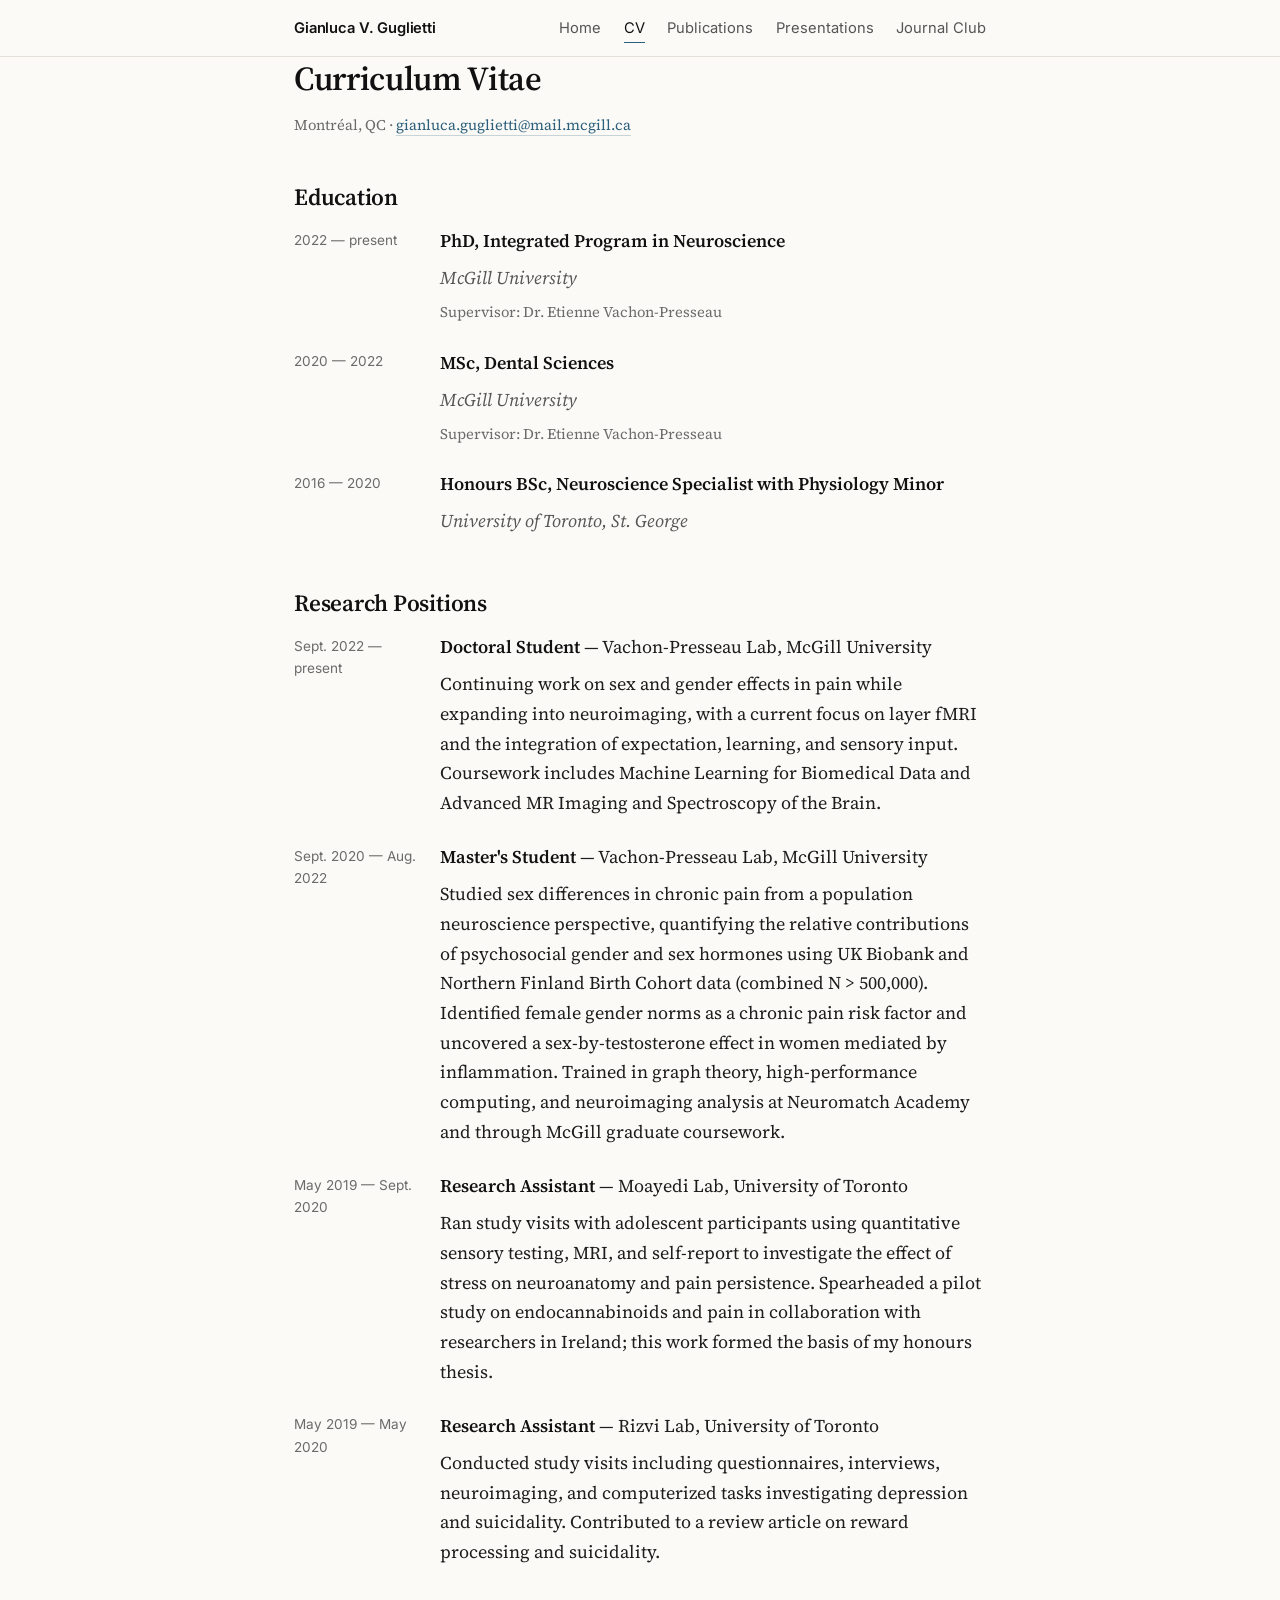
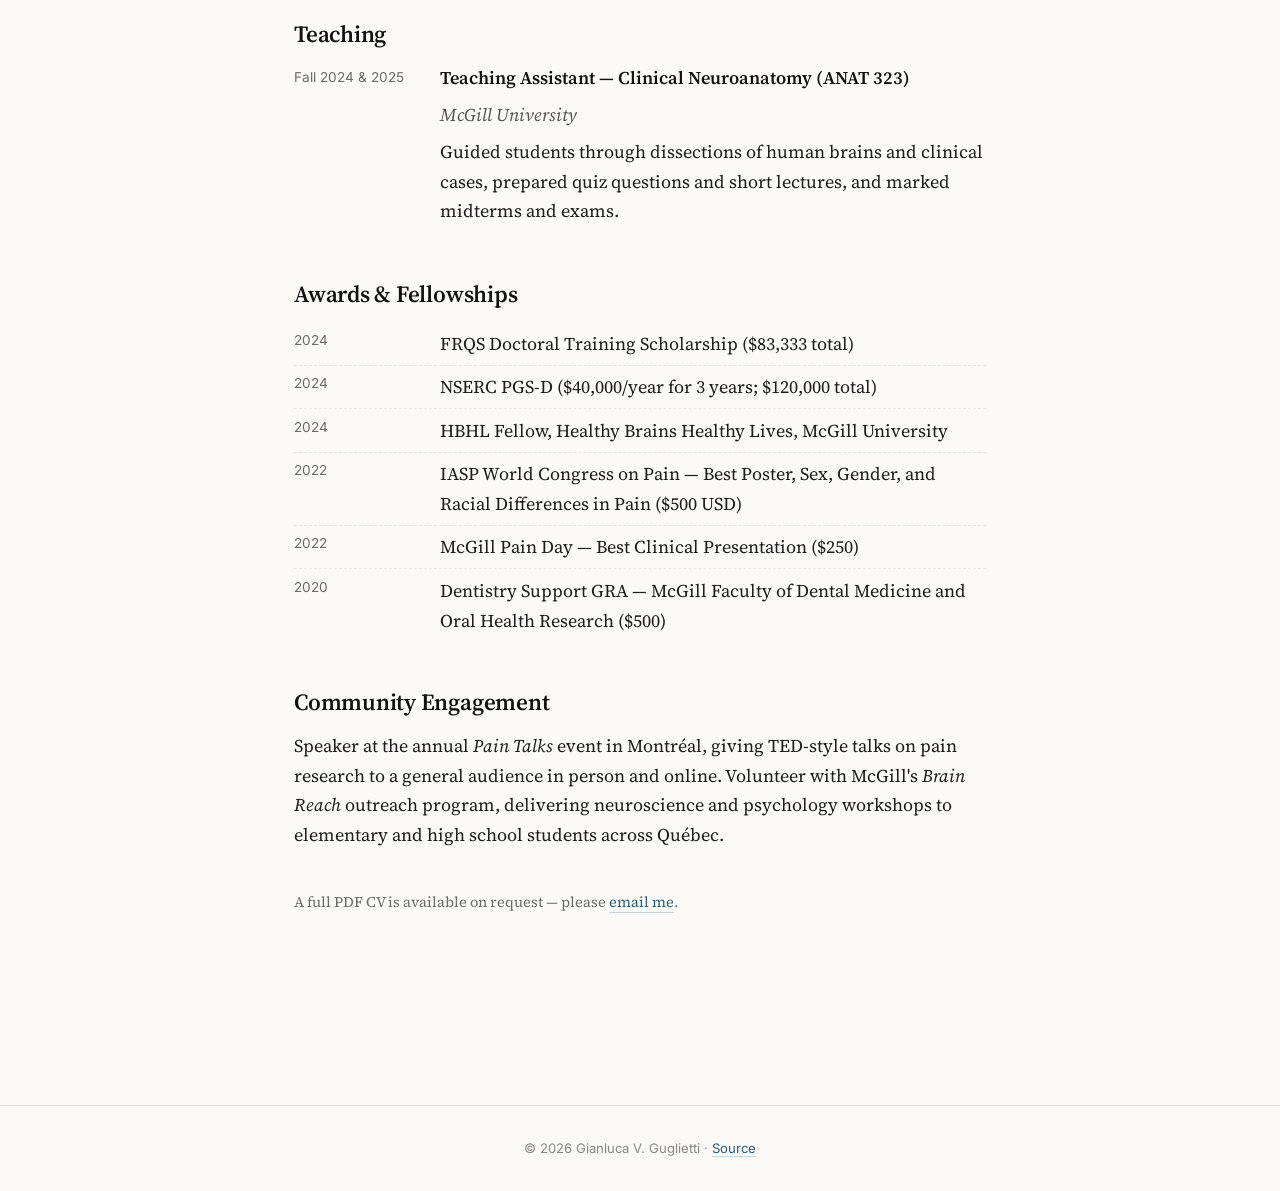
==== cv.html @ 90f1234a "first attempt" ====
<!doctype html>
<html lang="en">
<head>
  <meta charset="utf-8" />
  <meta name="viewport" content="width=device-width, initial-scale=1" />
  <title>CV — Gianluca V. Guglietti</title>
  <meta name="description" content="Curriculum vitae of Gianluca V. Guglietti: education, research positions, teaching, and awards." />
  <link rel="preconnect" href="https://fonts.googleapis.com" />
  <link rel="preconnect" href="https://fonts.gstatic.com" crossorigin />
  <link href="https://fonts.googleapis.com/css2?family=Inter:wght@400;500;600&family=Source+Serif+4:ital,wght@0,400;0,600;1,400&display=swap" rel="stylesheet" />
  <link rel="stylesheet" href="assets/css/style.css" />
</head>
<body>
  <nav class="site-nav">
    <div class="site-nav__inner">
      <a href="index.html" class="site-nav__brand">Gianluca V. Guglietti</a>
      <ul class="site-nav__links">
        <li><a href="index.html">Home</a></li>
        <li><a href="cv.html" class="active">CV</a></li>
        <li><a href="publications.html">Publications</a></li>
        <li><a href="presentations.html">Presentations</a></li>
        <li><a href="journal-club.html">Journal Club</a></li>
      </ul>
    </div>
  </nav>

  <main class="page">
    <h1>Curriculum Vitae</h1>
    <p class="muted small">
      Montréal, QC &middot;
      <a href="mailto:gianluca.guglietti@mail.mcgill.ca">gianluca.guglietti@mail.mcgill.ca</a>
    </p>

    <section class="cv-section">
      <h2>Education</h2>
      <div class="cv-entry">
        <div class="cv-entry__date">2022 — present</div>
        <div class="cv-entry__body">
          <p><span class="cv-entry__title">PhD, Integrated Program in Neuroscience</span></p>
          <p class="cv-entry__sub">McGill University</p>
          <p class="muted small">Supervisor: Dr. Etienne Vachon-Presseau</p>
        </div>
      </div>
      <div class="cv-entry">
        <div class="cv-entry__date">2020 — 2022</div>
        <div class="cv-entry__body">
          <p><span class="cv-entry__title">MSc, Dental Sciences</span></p>
          <p class="cv-entry__sub">McGill University</p>
          <p class="muted small">Supervisor: Dr. Etienne Vachon-Presseau</p>
        </div>
      </div>
      <div class="cv-entry">
        <div class="cv-entry__date">2016 — 2020</div>
        <div class="cv-entry__body">
          <p><span class="cv-entry__title">Honours BSc, Neuroscience Specialist with Physiology Minor</span></p>
          <p class="cv-entry__sub">University of Toronto, St. George</p>
        </div>
      </div>
    </section>

    <section class="cv-section">
      <h2>Research Positions</h2>
      <div class="cv-entry">
        <div class="cv-entry__date">Sept. 2022 — present</div>
        <div class="cv-entry__body">
          <p><span class="cv-entry__title">Doctoral Student</span> — Vachon-Presseau Lab, McGill University</p>
          <p>
            Continuing work on sex and gender effects in pain while expanding into neuroimaging,
            with a current focus on layer fMRI and the integration of expectation, learning, and
            sensory input. Coursework includes Machine Learning for Biomedical Data and Advanced
            MR Imaging and Spectroscopy of the Brain.
          </p>
        </div>
      </div>
      <div class="cv-entry">
        <div class="cv-entry__date">Sept. 2020 — Aug. 2022</div>
        <div class="cv-entry__body">
          <p><span class="cv-entry__title">Master's Student</span> — Vachon-Presseau Lab, McGill University</p>
          <p>
            Studied sex differences in chronic pain from a population neuroscience perspective,
            quantifying the relative contributions of psychosocial gender and sex hormones using
            UK Biobank and Northern Finland Birth Cohort data (combined N &gt; 500,000). Identified
            female gender norms as a chronic pain risk factor and uncovered a sex-by-testosterone
            effect in women mediated by inflammation. Trained in graph theory, high-performance
            computing, and neuroimaging analysis at Neuromatch Academy and through McGill graduate
            coursework.
          </p>
        </div>
      </div>
      <div class="cv-entry">
        <div class="cv-entry__date">May 2019 — Sept. 2020</div>
        <div class="cv-entry__body">
          <p><span class="cv-entry__title">Research Assistant</span> — Moayedi Lab, University of Toronto</p>
          <p>
            Ran study visits with adolescent participants using quantitative sensory testing, MRI,
            and self-report to investigate the effect of stress on neuroanatomy and pain
            persistence. Spearheaded a pilot study on endocannabinoids and pain in collaboration
            with researchers in Ireland; this work formed the basis of my honours thesis.
          </p>
        </div>
      </div>
      <div class="cv-entry">
        <div class="cv-entry__date">May 2019 — May 2020</div>
        <div class="cv-entry__body">
          <p><span class="cv-entry__title">Research Assistant</span> — Rizvi Lab, University of Toronto</p>
          <p>
            Conducted study visits including questionnaires, interviews, neuroimaging, and
            computerized tasks investigating depression and suicidality. Contributed to a review
            article on reward processing and suicidality.
          </p>
        </div>
      </div>
    </section>

    <section class="cv-section">
      <h2>Teaching</h2>
      <div class="cv-entry">
        <div class="cv-entry__date">Fall 2024 &amp; 2025</div>
        <div class="cv-entry__body">
          <p><span class="cv-entry__title">Teaching Assistant — Clinical Neuroanatomy (ANAT 323)</span></p>
          <p class="cv-entry__sub">McGill University</p>
          <p>
            Guided students through dissections of human brains and clinical cases, prepared
            quiz questions and short lectures, and marked midterms and exams.
          </p>
        </div>
      </div>
    </section>

    <section class="cv-section">
      <h2>Awards &amp; Fellowships</h2>
      <ul class="award-list">
        <li>
          <span class="date">2024</span>
          <span>FRQS Doctoral Training Scholarship ($83,333 total)</span>
        </li>
        <li>
          <span class="date">2024</span>
          <span>NSERC PGS-D ($40,000/year for 3 years; $120,000 total)</span>
        </li>
        <li>
          <span class="date">2024</span>
          <span>HBHL Fellow, Healthy Brains Healthy Lives, McGill University</span>
        </li>
        <li>
          <span class="date">2022</span>
          <span>IASP World Congress on Pain — Best Poster, Sex, Gender, and Racial Differences in Pain ($500 USD)</span>
        </li>
        <li>
          <span class="date">2022</span>
          <span>McGill Pain Day — Best Clinical Presentation ($250)</span>
        </li>
        <li>
          <span class="date">2020</span>
          <span>Dentistry Support GRA — McGill Faculty of Dental Medicine and Oral Health Research ($500)</span>
        </li>
      </ul>
    </section>

    <section class="cv-section">
      <h2>Community Engagement</h2>
      <p>
        Speaker at the annual <em>Pain Talks</em> event in Montréal, giving TED-style talks on
        pain research to a general audience in person and online. Volunteer with McGill's
        <em>Brain Reach</em> outreach program, delivering neuroscience and psychology workshops
        to elementary and high school students across Québec.
      </p>
    </section>

    <p class="muted small">
      A full PDF CV is available on request — please <a href="mailto:gianluca.guglietti@mail.mcgill.ca">email me</a>.
    </p>
  </main>

  <footer class="site-footer">
    &copy; <span id="year">2026</span> Gianluca V. Guglietti &middot;
    <a href="https://github.com/Gianluca-Guglietti/gvg-neuro" target="_blank" rel="noopener">Source</a>
  </footer>
  <script>document.getElementById('year').textContent = new Date().getFullYear();</script>
</body>
</html>
---- assets/css/style.css ----
/* ---------- Reset & base ---------- */
*, *::before, *::after { box-sizing: border-box; }
html { -webkit-text-size-adjust: 100%; }
body {
  margin: 0;
  font-family: 'Source Serif 4', 'Source Serif Pro', 'Crimson Pro', Georgia, 'Times New Roman', serif;
  font-size: 18px;
  line-height: 1.65;
  color: #1d1d1d;
  background: #fbfaf6;
  -webkit-font-smoothing: antialiased;
  -moz-osx-font-smoothing: grayscale;
}
img { max-width: 100%; height: auto; display: block; }
a {
  color: #2c5f7c;
  text-decoration: none;
  border-bottom: 1px solid rgba(44, 95, 124, 0.25);
  transition: border-color 0.15s ease, color 0.15s ease;
}
a:hover { border-bottom-color: #2c5f7c; color: #1d4a63; }
h1, h2, h3, h4 {
  font-family: 'Source Serif 4', 'Source Serif Pro', 'Crimson Pro', Georgia, serif;
  font-weight: 600;
  line-height: 1.25;
  color: #111;
  letter-spacing: -0.01em;
}
h1 { font-size: 2.1rem; margin: 0 0 0.4em; }
h2 { font-size: 1.45rem; margin: 2em 0 0.6em; }
h3 { font-size: 1.15rem; margin: 1.6em 0 0.4em; }
p { margin: 0 0 1em; }
hr {
  border: 0;
  border-top: 1px solid #e3e0d8;
  margin: 2.5rem 0;
}
code, pre, .ui, nav, button {
  font-family: 'Inter', -apple-system, BlinkMacSystemFont, 'Segoe UI', Roboto, sans-serif;
}

/* ---------- Layout ---------- */
.page {
  max-width: 740px;
  margin: 0 auto;
  padding: 0 1.5rem 6rem;
}
.muted { color: #6b6b6b; }
.small { font-size: 0.92rem; }

/* ---------- Nav ---------- */
.site-nav {
  border-bottom: 1px solid #e3e0d8;
  background: #fbfaf6;
  position: sticky;
  top: 0;
  z-index: 10;
}
.site-nav__inner {
  max-width: 740px;
  margin: 0 auto;
  padding: 1rem 1.5rem;
  display: flex;
  align-items: baseline;
  justify-content: space-between;
  gap: 1rem;
  flex-wrap: wrap;
  font-family: 'Inter', system-ui, sans-serif;
  font-size: 0.92rem;
}
.site-nav__brand {
  font-weight: 600;
  letter-spacing: -0.01em;
  color: #111;
  border: none;
}
.site-nav__brand:hover { color: #2c5f7c; }
.site-nav__links {
  display: flex;
  gap: 1.4rem;
  list-style: none;
  padding: 0;
  margin: 0;
  flex-wrap: wrap;
}
.site-nav__links a {
  color: #555;
  border: none;
  position: relative;
}
.site-nav__links a:hover { color: #2c5f7c; }
.site-nav__links a.active { color: #111; }
.site-nav__links a.active::after {
  content: '';
  position: absolute;
  left: 0; right: 0; bottom: -6px;
  height: 1px;
  background: #2c5f7c;
}

/* ---------- Homepage hero ---------- */
.hero {
  display: grid;
  grid-template-columns: 180px 1fr;
  gap: 2rem;
  align-items: center;
  margin: 3rem 0 1.5rem;
}
.hero__photo {
  width: 180px;
  height: 180px;
  border-radius: 50%;
  overflow: hidden;
  background: #efece4;
  box-shadow: 0 1px 0 rgba(0,0,0,0.05), 0 10px 30px -10px rgba(0,0,0,0.18);
}
.hero__photo img {
  width: 100%;
  height: 100%;
  object-fit: cover;
}
.hero__name { margin: 0 0 0.2em; }
.hero__role {
  color: #555;
  font-style: italic;
  margin: 0 0 0.8em;
  font-size: 1.05rem;
}
.hero__affil {
  color: #6b6b6b;
  font-size: 0.95rem;
  margin: 0;
}

/* ---------- Social row ---------- */
.socials {
  display: flex;
  gap: 1rem;
  flex-wrap: wrap;
  margin: 1rem 0 0;
  font-family: 'Inter', system-ui, sans-serif;
  font-size: 0.9rem;
}
.socials a {
  display: inline-flex;
  align-items: center;
  gap: 0.4rem;
  padding: 0.35rem 0.7rem;
  border: 1px solid #d9d5c8;
  border-radius: 999px;
  color: #444;
  background: #fff;
}
.socials a:hover {
  border-color: #2c5f7c;
  color: #2c5f7c;
}
.socials svg {
  width: 14px;
  height: 14px;
  flex-shrink: 0;
}

/* ---------- About section ---------- */
.about {
  margin-top: 2rem;
}
.about p {
  font-size: 1.05rem;
  color: #2a2a2a;
}

/* ---------- Lists (publications/presentations) ---------- */
.entry-list {
  list-style: none;
  padding: 0;
  margin: 0;
  counter-reset: entry;
}
.entry-list > li {
  position: relative;
  padding: 1.1rem 0 1.1rem 2.3rem;
  border-bottom: 1px solid #ece9e0;
  counter-increment: entry;
}
.entry-list > li:last-child { border-bottom: none; }
.entry-list > li::before {
  content: counter(entry);
  position: absolute;
  left: 0;
  top: 1.2rem;
  font-family: 'Inter', system-ui, sans-serif;
  font-size: 0.78rem;
  font-variant-numeric: tabular-nums;
  color: #a39d8a;
  letter-spacing: 0.04em;
}
.entry__title { display: block; margin-bottom: 0.15em; }
.entry__authors { color: #2a2a2a; }
.entry__authors .me { font-weight: 600; color: #111; }
.entry__venue {
  display: block;
  font-style: italic;
  color: #555;
  margin-top: 0.15em;
}
.entry__year {
  font-family: 'Inter', system-ui, sans-serif;
  font-size: 0.82rem;
  color: #6b6b6b;
  letter-spacing: 0.02em;
  display: inline-block;
  margin-right: 0.6em;
}
.entry__links {
  font-family: 'Inter', system-ui, sans-serif;
  font-size: 0.85rem;
  margin-top: 0.3rem;
}
.entry__links a {
  display: inline-block;
  margin-right: 0.8rem;
}

/* ---------- CV ---------- */
.cv-section { margin-bottom: 2.5rem; }
.cv-entry {
  display: grid;
  grid-template-columns: 130px 1fr;
  gap: 1rem;
  margin-bottom: 1.1rem;
}
.cv-entry__date {
  font-family: 'Inter', system-ui, sans-serif;
  font-size: 0.85rem;
  color: #6b6b6b;
  padding-top: 0.15rem;
}
.cv-entry__body p { margin: 0 0 0.4em; }
.cv-entry__title { font-weight: 600; color: #111; }
.cv-entry__sub { color: #555; font-style: italic; }

.award-list {
  list-style: none;
  padding: 0;
  margin: 0;
}
.award-list li {
  display: grid;
  grid-template-columns: 130px 1fr;
  gap: 1rem;
  padding: 0.4rem 0;
  border-bottom: 1px dashed #ece9e0;
}
.award-list li:last-child { border-bottom: none; }
.award-list .date {
  font-family: 'Inter', system-ui, sans-serif;
  font-size: 0.85rem;
  color: #6b6b6b;
}

/* ---------- Journal Club listing ---------- */
.jc-list {
  list-style: none;
  padding: 0;
  margin: 0;
}
.jc-list li {
  padding: 1.5rem 0;
  border-bottom: 1px solid #ece9e0;
}
.jc-list li:last-child { border-bottom: none; }
.jc-meta {
  font-family: 'Inter', system-ui, sans-serif;
  font-size: 0.82rem;
  color: #6b6b6b;
  letter-spacing: 0.03em;
  text-transform: uppercase;
}
.jc-title {
  font-size: 1.25rem;
  margin: 0.2rem 0 0.4rem;
  font-weight: 600;
}
.jc-title a {
  color: #111;
  border: none;
}
.jc-title a:hover { color: #2c5f7c; }
.jc-excerpt { color: #444; margin: 0; }

/* ---------- Journal club post ---------- */
.post-header { margin: 2rem 0 2rem; }
.post-meta {
  font-family: 'Inter', system-ui, sans-serif;
  font-size: 0.82rem;
  color: #6b6b6b;
  letter-spacing: 0.04em;
  text-transform: uppercase;
  margin: 0 0 0.6rem;
}
.post-title { font-size: 2.2rem; margin: 0 0 0.4em; line-height: 1.2; }
.post-subtitle {
  color: #555;
  font-style: italic;
  font-size: 1.1rem;
  margin: 0;
}
.cite-box {
  border-left: 3px solid #2c5f7c;
  background: #f5f2ea;
  padding: 0.9rem 1.1rem;
  margin: 0 0 2rem;
  font-size: 0.96rem;
}
.cite-box p { margin: 0 0 0.3rem; }
.cite-box p:last-child { margin: 0; }
.cite-box .ui { font-size: 0.8rem; color: #6b6b6b; }

.post-body p { margin: 0 0 1.1em; }
.post-body blockquote {
  border-left: 3px solid #d9d5c8;
  margin: 1.4em 0;
  padding: 0.2em 0 0.2em 1.2em;
  color: #444;
  font-style: italic;
}
.post-body h2 {
  font-size: 1.3rem;
  margin: 2.2em 0 0.6em;
}
.post-footer {
  margin: 3rem 0 0;
  padding-top: 1.2rem;
  border-top: 1px solid #e3e0d8;
  font-family: 'Inter', system-ui, sans-serif;
  font-size: 0.9rem;
  color: #6b6b6b;
}

/* ---------- Footer ---------- */
.site-footer {
  margin-top: 5rem;
  padding: 2rem 1.5rem;
  text-align: center;
  font-family: 'Inter', system-ui, sans-serif;
  font-size: 0.82rem;
  color: #888;
  border-top: 1px solid #e3e0d8;
}

/* ---------- Mobile ---------- */
@media (max-width: 600px) {
  body { font-size: 17px; }
  .hero {
    grid-template-columns: 1fr;
    text-align: left;
    gap: 1.4rem;
    margin-top: 1.5rem;
  }
  .hero__photo {
    width: 140px;
    height: 140px;
  }
  h1 { font-size: 1.7rem; }
  .post-title { font-size: 1.6rem; }
  .cv-entry, .award-list li {
    grid-template-columns: 1fr;
    gap: 0.2rem;
  }
  .cv-entry__date, .award-list .date {
    font-size: 0.78rem;
  }
  .site-nav__inner {
    padding: 0.8rem 1rem;
  }
  .site-nav__links { gap: 1rem; }
}
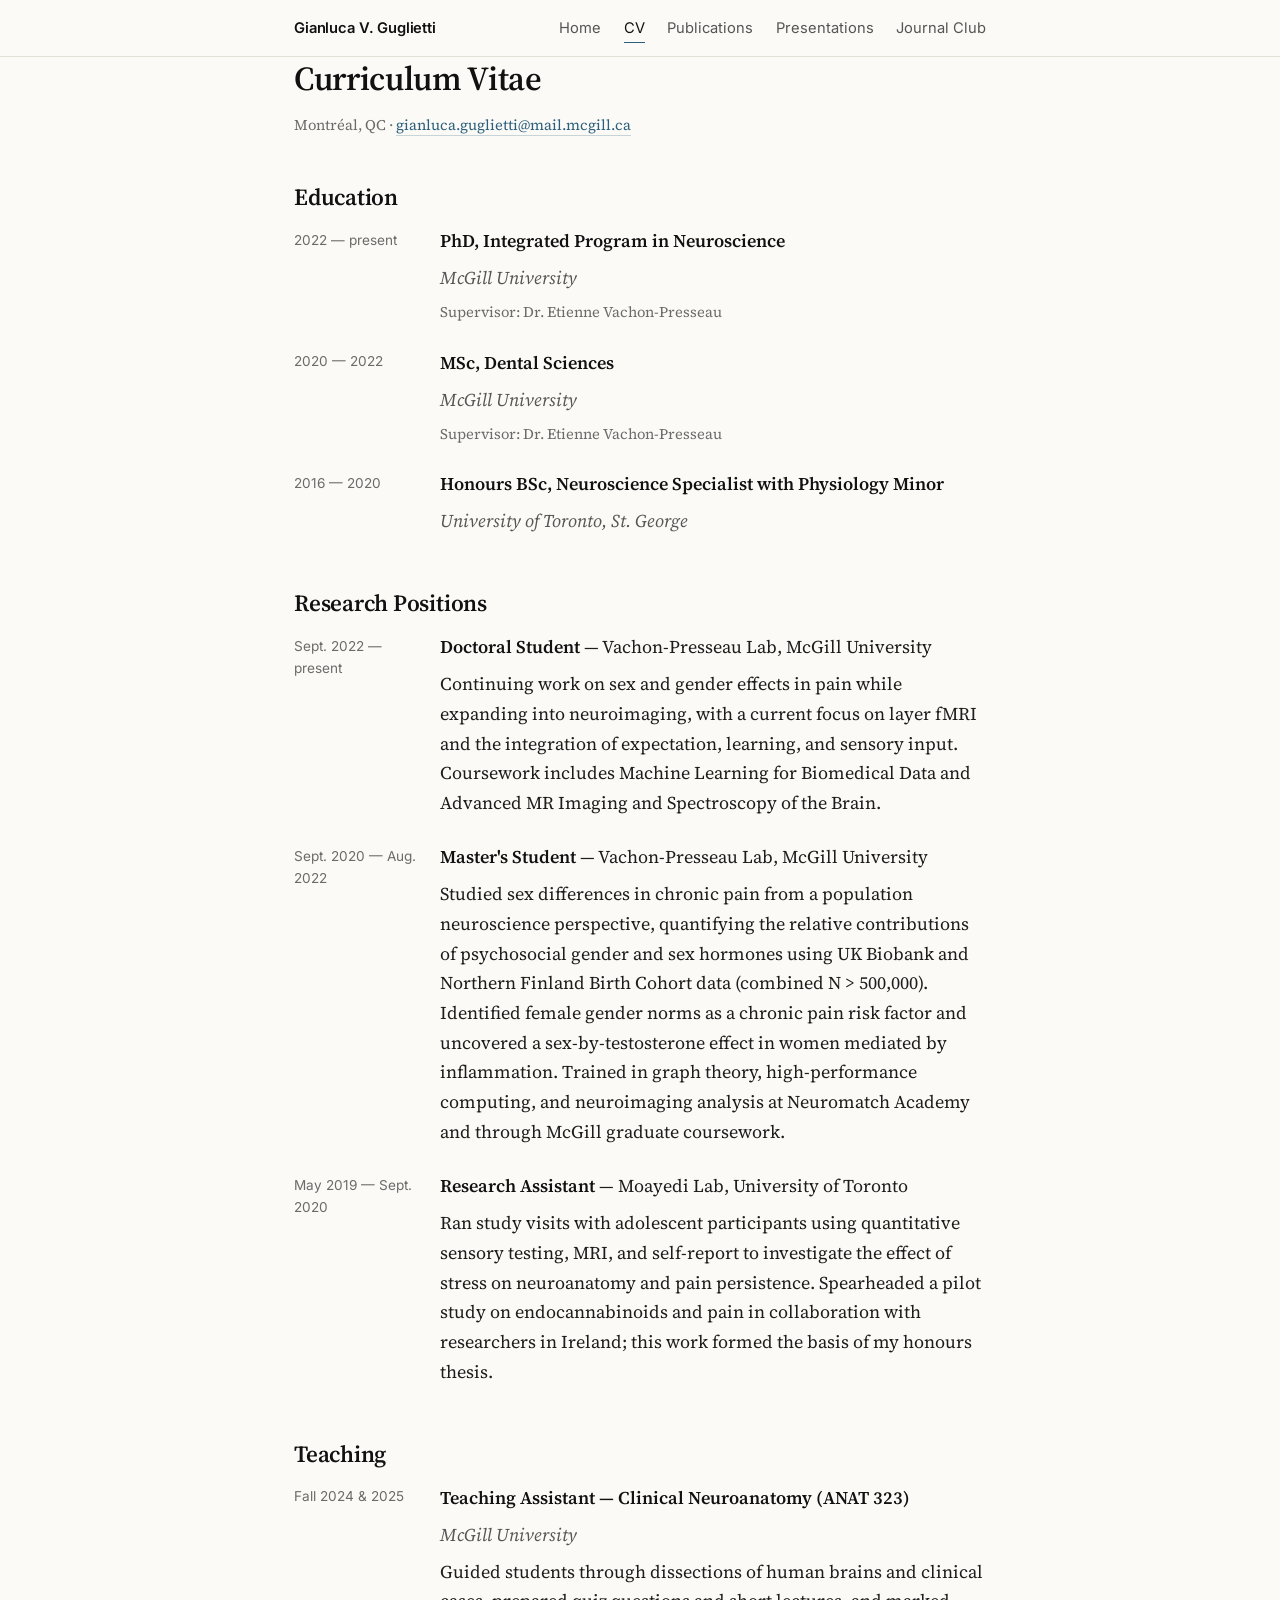
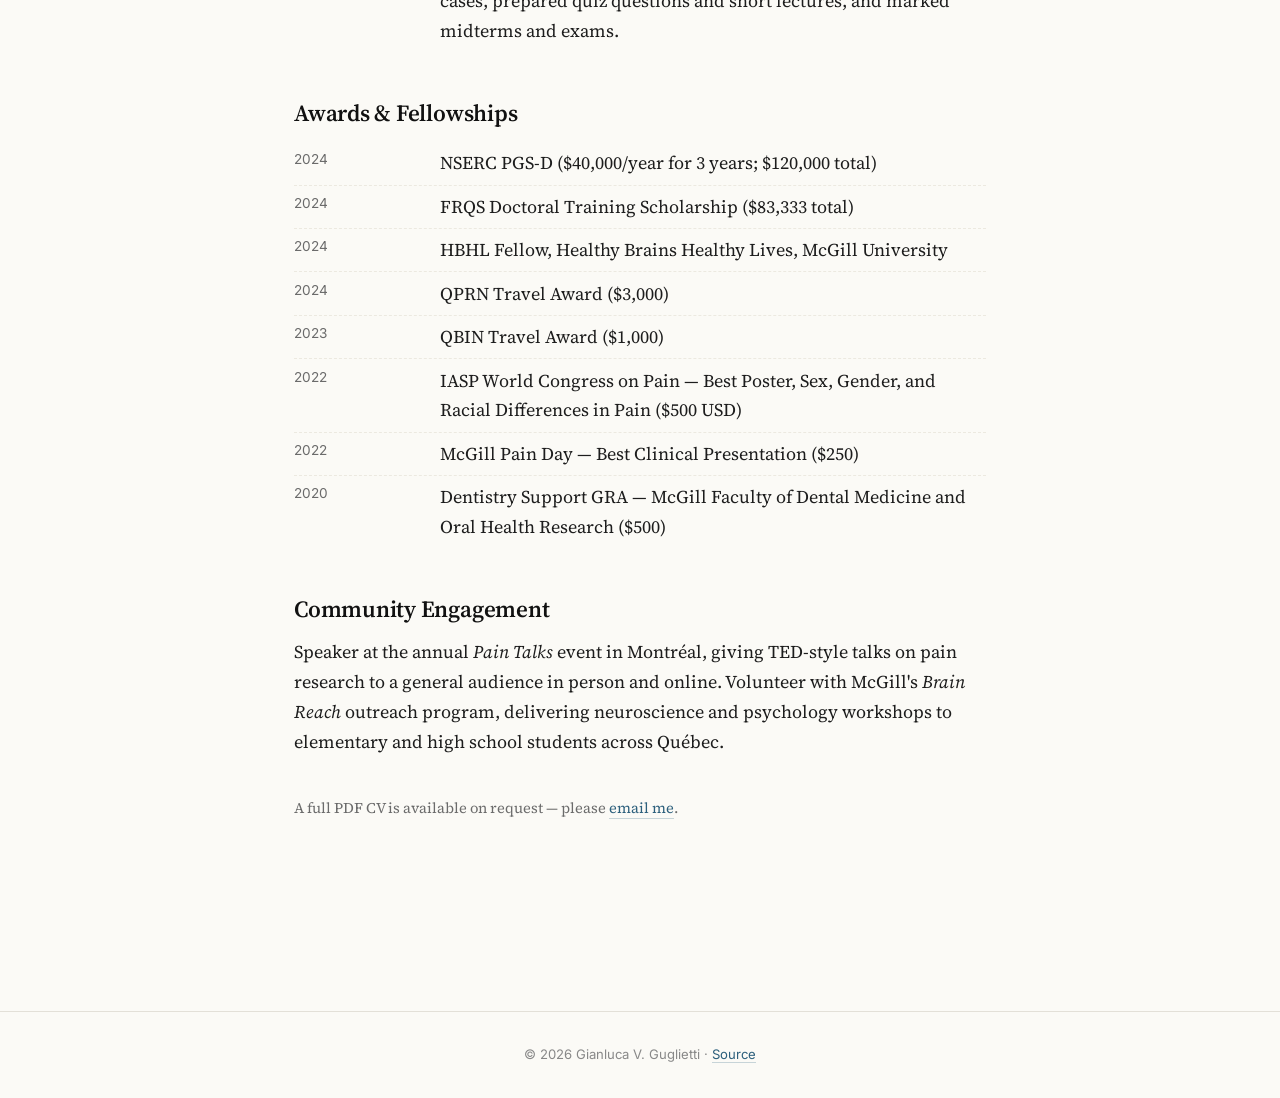
==== commit 273a5b00: "cv updates" ====
--- a/cv.html
+++ b/cv.html
@@ -99,17 +99,6 @@
           </p>
         </div>
       </div>
-      <div class="cv-entry">
-        <div class="cv-entry__date">May 2019 — May 2020</div>
-        <div class="cv-entry__body">
-          <p><span class="cv-entry__title">Research Assistant</span> — Rizvi Lab, University of Toronto</p>
-          <p>
-            Conducted study visits including questionnaires, interviews, neuroimaging, and
-            computerized tasks investigating depression and suicidality. Contributed to a review
-            article on reward processing and suicidality.
-          </p>
-        </div>
-      </div>
     </section>
 
     <section class="cv-section">
@@ -132,15 +121,23 @@
       <ul class="award-list">
         <li>
           <span class="date">2024</span>
+          <span>NSERC PGS-D ($40,000/year for 3 years; $120,000 total)</span>
+        </li>
+        <li>
+          <span class="date">2024</span>
           <span>FRQS Doctoral Training Scholarship ($83,333 total)</span>
         </li>
         <li>
           <span class="date">2024</span>
-          <span>NSERC PGS-D ($40,000/year for 3 years; $120,000 total)</span>
+          <span>HBHL Fellow, Healthy Brains Healthy Lives, McGill University</span>
         </li>
         <li>
           <span class="date">2024</span>
-          <span>HBHL Fellow, Healthy Brains Healthy Lives, McGill University</span>
+          <span>QPRN Travel Award ($3,000)</span>
+        </li>
+        <li>
+          <span class="date">2023</span>
+          <span>QBIN Travel Award ($1,000)</span>
         </li>
         <li>
           <span class="date">2022</span>
--- a/assets/css/style.css
+++ b/assets/css/style.css
@@ -376,3 +376,23 @@
   }
   .site-nav__links { gap: 1rem; }
 }
+
+/* ---------- Video embed ---------- */
+.video-embed {
+  position: relative;
+  width: 100%;
+  max-width: 720px;
+  aspect-ratio: 16 / 9;
+  margin: 1rem 0 2rem;
+  border: 1px solid #d9d5c8;
+  border-radius: 6px;
+  overflow: hidden;
+  background: #000;
+}
+.video-embed iframe {
+  position: absolute;
+  inset: 0;
+  width: 100%;
+  height: 100%;
+  border: 0;
+}
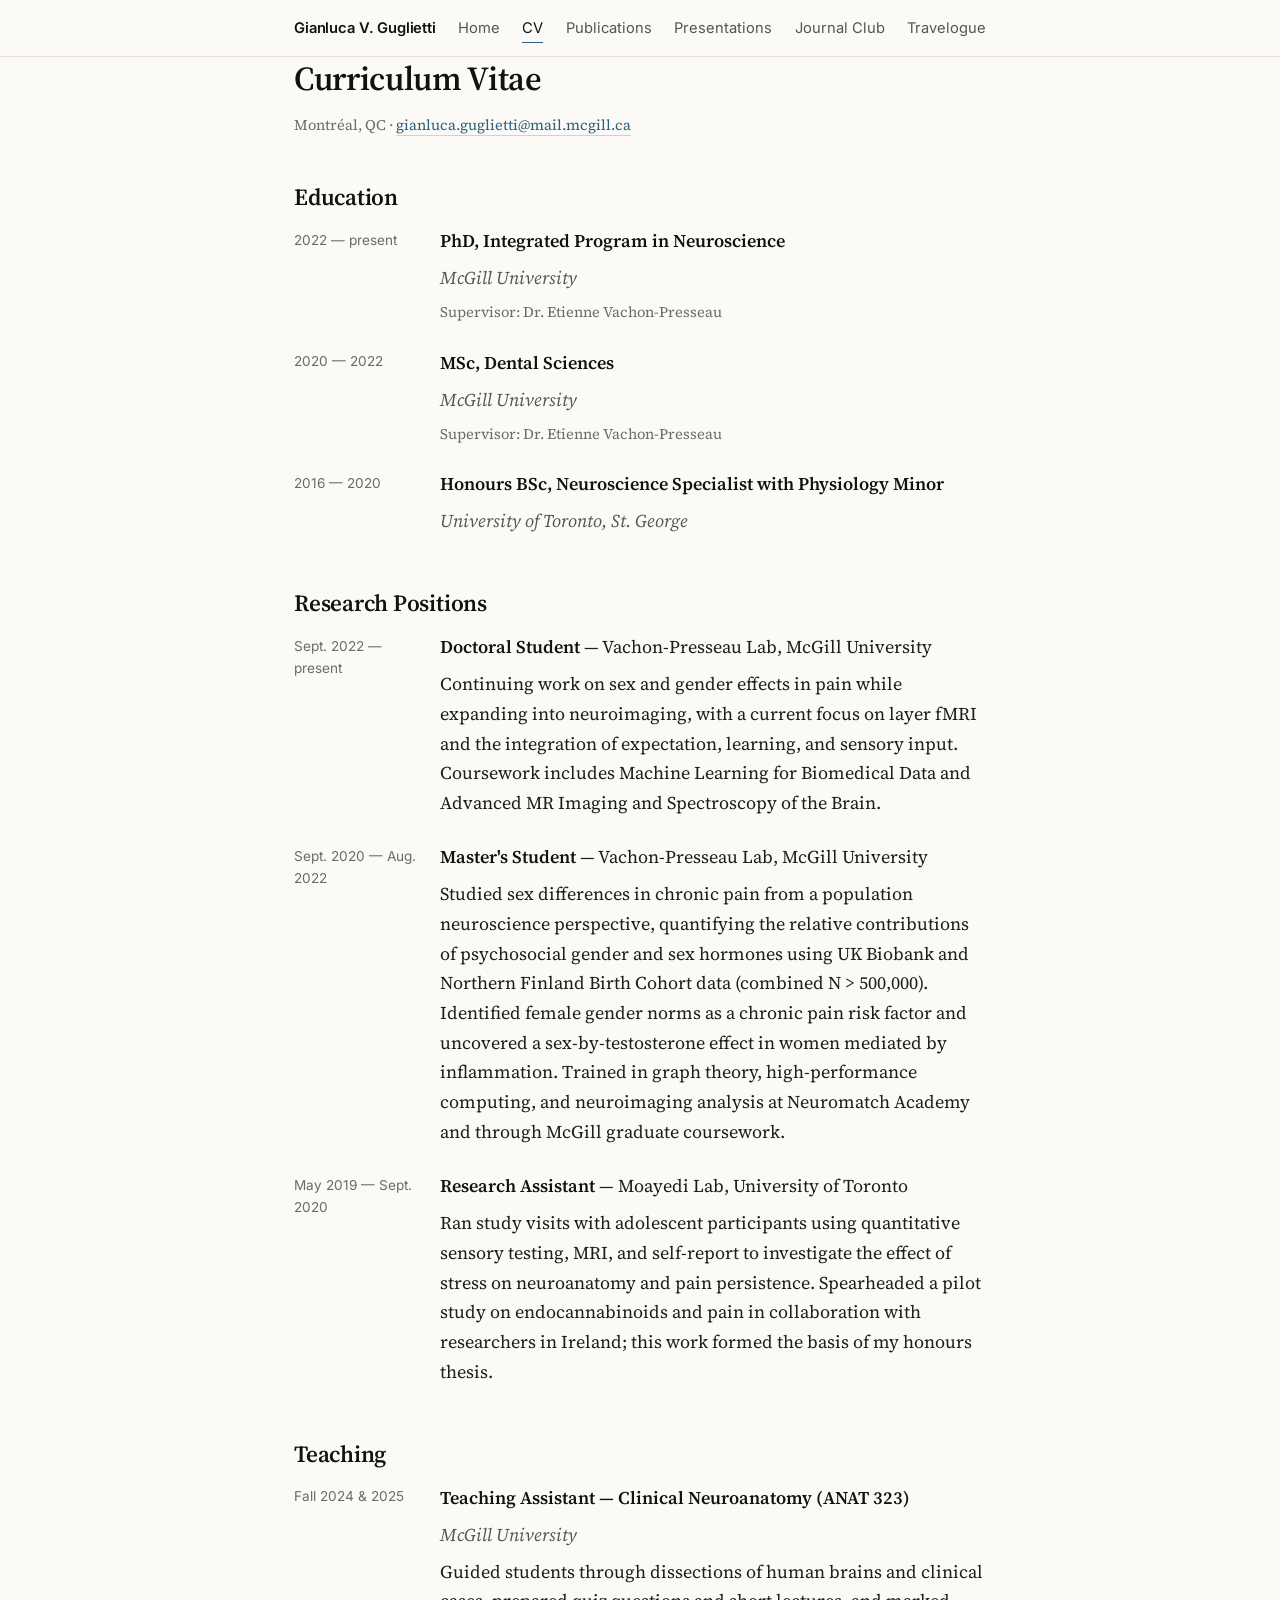
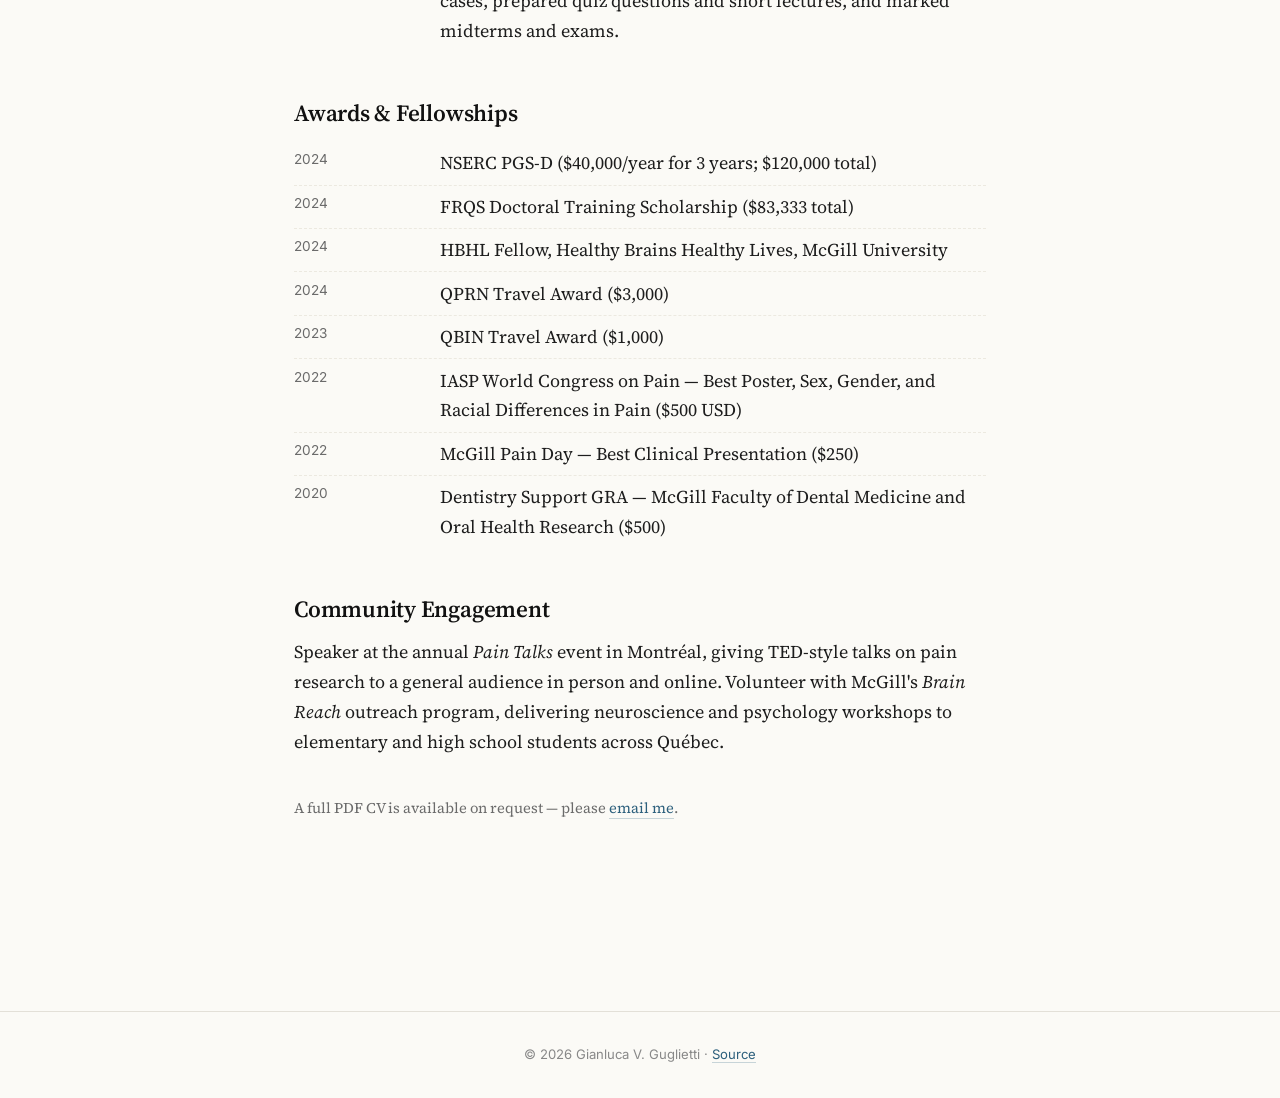
==== commit e02ec156: "travelogue" ====
--- a/cv.html
+++ b/cv.html
@@ -20,6 +20,7 @@
         <li><a href="publications.html">Publications</a></li>
         <li><a href="presentations.html">Presentations</a></li>
         <li><a href="journal-club.html">Journal Club</a></li>
+        <li><a href="travelogue.html">Travelogue</a></li>
       </ul>
     </div>
   </nav>
--- a/assets/css/style.css
+++ b/assets/css/style.css
@@ -377,6 +377,33 @@
   .site-nav__links { gap: 1rem; }
 }
 
+/* ---------- Travel map ---------- */
+.travel-map {
+  width: 100%;
+  height: 480px;
+  margin: 1.5rem 0 2rem;
+  border: 1px solid #d9d5c8;
+  border-radius: 6px;
+  overflow: hidden;
+  background: #f3efe4;
+}
+.leaflet-container {
+  font-family: 'Inter', system-ui, sans-serif;
+  background: #f3efe4;
+}
+.city-label {
+  background: transparent;
+  border: none;
+  box-shadow: none;
+  padding: 0;
+  font-family: 'Inter', system-ui, sans-serif;
+  font-size: 0.82rem;
+  font-weight: 500;
+  color: #1d1d1d;
+  text-shadow: 0 0 3px #fbfaf6, 0 0 3px #fbfaf6, 0 0 3px #fbfaf6;
+}
+.city-label::before { display: none; }
+
 /* ---------- Video embed ---------- */
 .video-embed {
   position: relative;
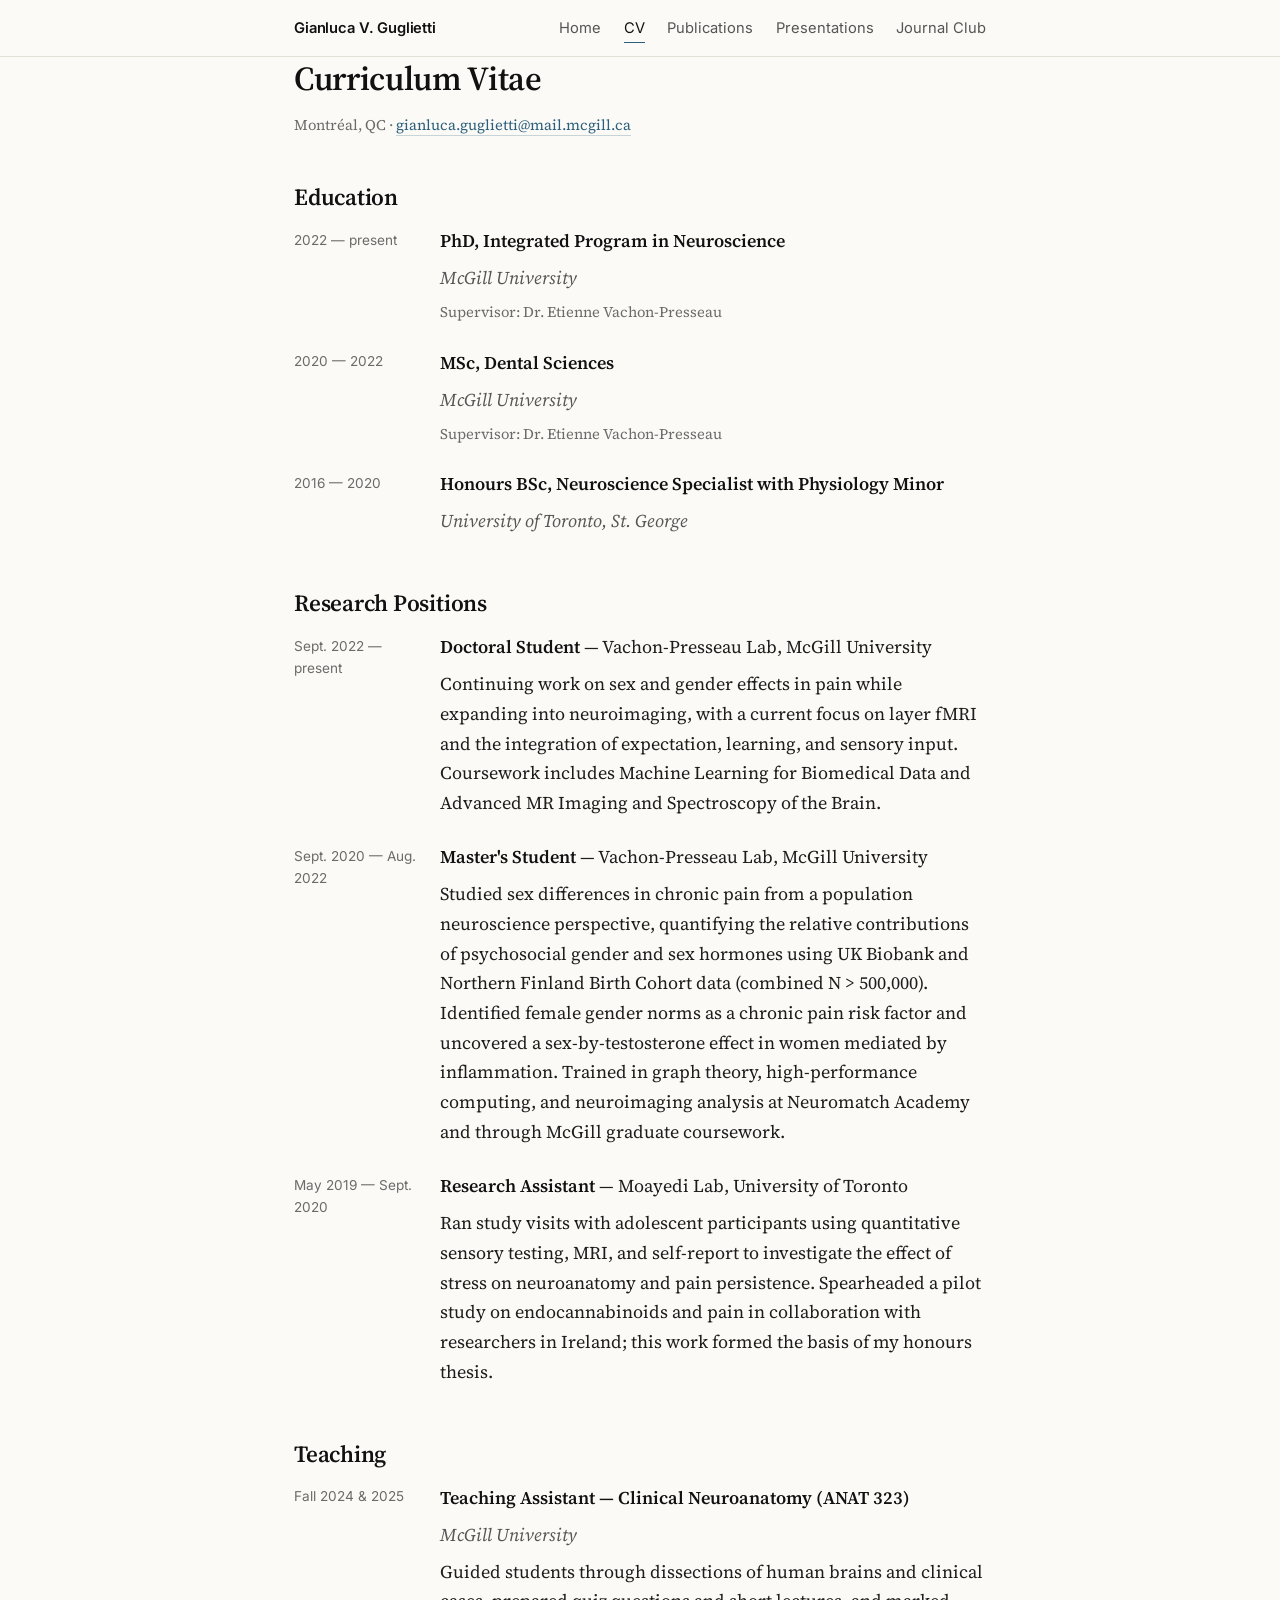
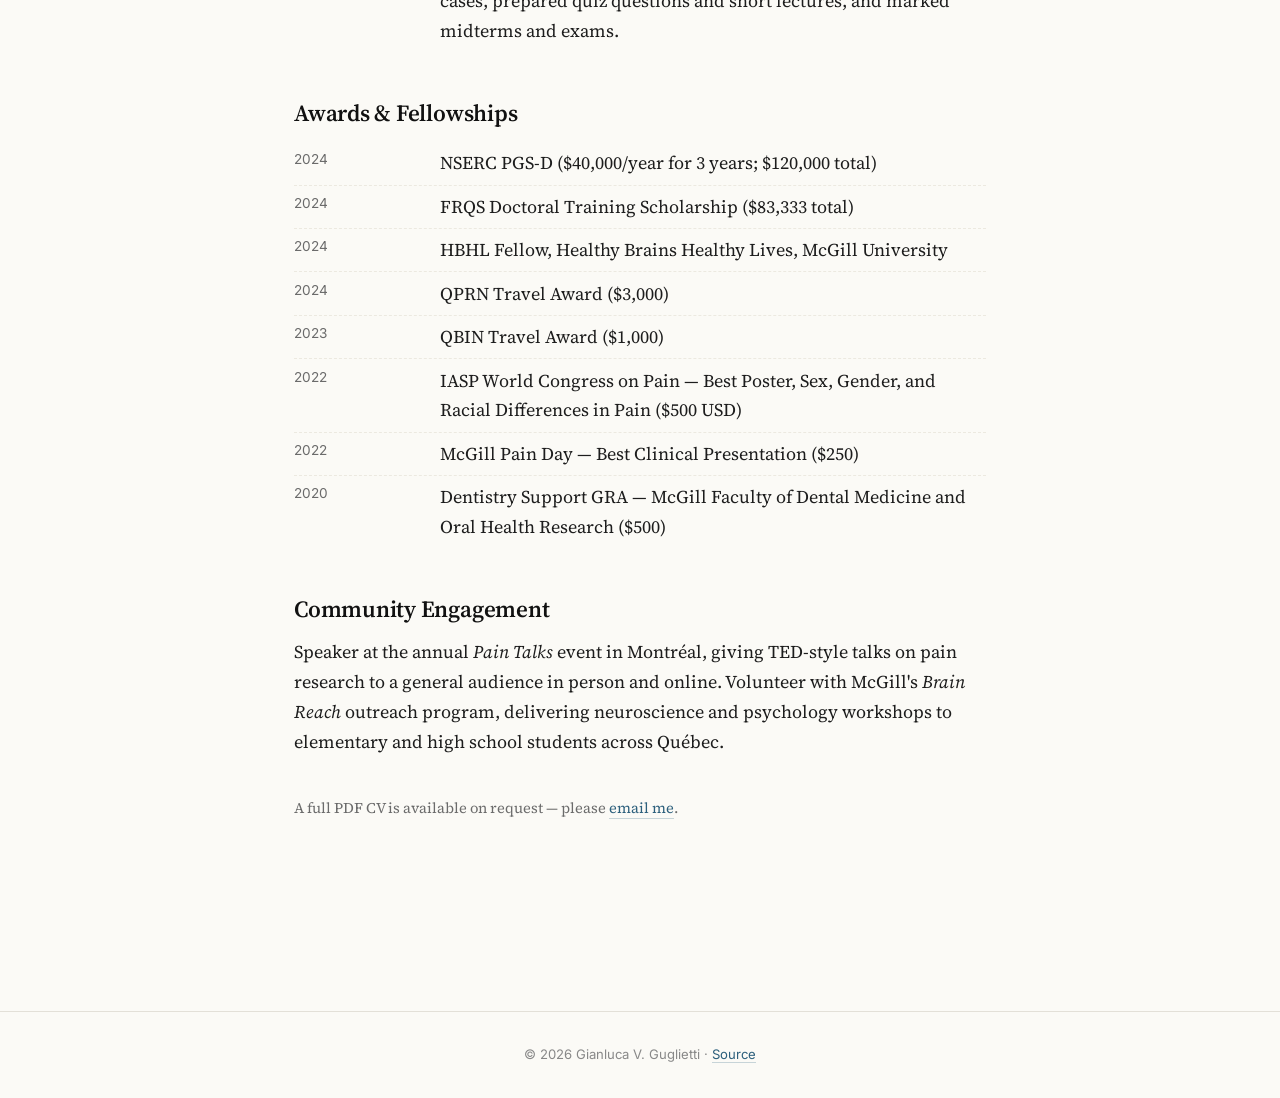
==== commit 157a7cbb: "hide" ====
--- a/cv.html
+++ b/cv.html
@@ -20,7 +20,6 @@
         <li><a href="publications.html">Publications</a></li>
         <li><a href="presentations.html">Presentations</a></li>
         <li><a href="journal-club.html">Journal Club</a></li>
-        <li><a href="travelogue.html">Travelogue</a></li>
       </ul>
     </div>
   </nav>
--- a/assets/css/style.css
+++ b/assets/css/style.css
@@ -403,6 +403,118 @@
   text-shadow: 0 0 3px #fbfaf6, 0 0 3px #fbfaf6, 0 0 3px #fbfaf6;
 }
 .city-label::before { display: none; }
+.city-label--unesco {
+  font-weight: 600;
+  font-size: 0.88rem;
+}
+
+/* ---------- Travel popup ---------- */
+.leaflet-popup-content {
+  margin: 0.6rem 0.7rem !important;
+}
+.travel-popup__name {
+  font-family: 'Inter', system-ui, sans-serif;
+  font-weight: 600;
+  font-size: 0.9rem;
+  margin-bottom: 0.45rem;
+  color: #1d1d1d;
+  display: flex;
+  align-items: center;
+  gap: 0.4rem;
+}
+.travel-popup__badge {
+  font-size: 0.62rem;
+  font-weight: 600;
+  letter-spacing: 0.06em;
+  padding: 1px 5px;
+  border: 1px solid #1d1d1d;
+  border-radius: 2px;
+  color: #1d1d1d;
+  background: #fbfaf6;
+}
+.travel-popup__thumbs {
+  display: grid;
+  grid-template-columns: repeat(auto-fill, minmax(70px, 1fr));
+  gap: 4px;
+  width: 200px;
+  max-width: 100%;
+}
+.travel-popup__thumb {
+  width: 100%;
+  aspect-ratio: 3 / 2;
+  object-fit: cover;
+  cursor: zoom-in;
+  border-radius: 3px;
+  display: block;
+  border: 1px solid #d9d5c8;
+  transition: opacity 0.15s ease, transform 0.15s ease;
+}
+.travel-popup__thumb:hover {
+  opacity: 0.85;
+  transform: scale(1.02);
+}
+
+/* ---------- Lightbox ---------- */
+.lightbox {
+  position: fixed;
+  inset: 0;
+  z-index: 9999;
+  background: rgba(15, 15, 15, 0.92);
+  display: flex;
+  align-items: center;
+  justify-content: center;
+  padding: 2rem;
+}
+.lightbox[hidden] { display: none; }
+.lightbox__figure {
+  margin: 0;
+  max-width: 90vw;
+  max-height: 90vh;
+  display: flex;
+  flex-direction: column;
+  align-items: center;
+}
+.lightbox__image {
+  max-width: 100%;
+  max-height: 80vh;
+  display: block;
+  border-radius: 4px;
+  background: #1d1d1d;
+}
+.lightbox__caption {
+  color: #e9e7df;
+  font-family: 'Inter', system-ui, sans-serif;
+  font-size: 0.85rem;
+  margin-top: 0.7rem;
+  letter-spacing: 0.02em;
+}
+.lightbox__btn {
+  position: absolute;
+  background: transparent;
+  color: #fbfaf6;
+  border: 0;
+  cursor: pointer;
+  opacity: 0.8;
+  transition: opacity 0.15s ease;
+  font-family: 'Inter', system-ui, sans-serif;
+  line-height: 1;
+}
+.lightbox__btn:hover { opacity: 1; }
+.lightbox__close {
+  top: 1rem;
+  right: 1.2rem;
+  font-size: 2.2rem;
+  padding: 0.2rem 0.6rem;
+}
+.lightbox__prev,
+.lightbox__next {
+  top: 50%;
+  transform: translateY(-50%);
+  font-size: 3rem;
+  padding: 0.2rem 0.7rem;
+}
+.lightbox__prev { left: 0.8rem; }
+.lightbox__next { right: 0.8rem; }
 
 /* ---------- Video embed ---------- */
 .video-embed {
